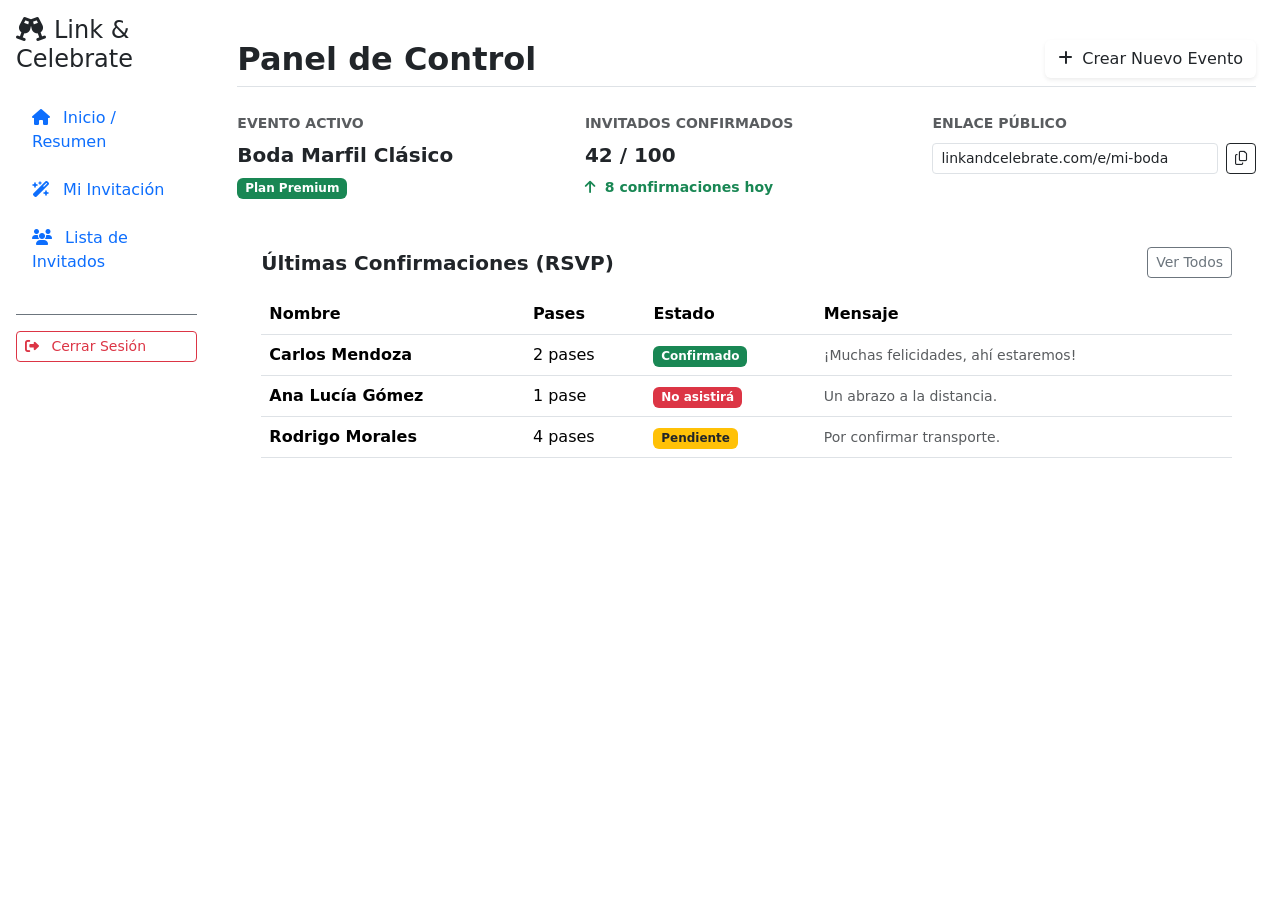
==== backend/src/main/resources/templates/dashboard.html @ 5c07e3cd "feat: se avanzo en el proyecto un 40%" ====
<!DOCTYPE html>
<html xmlns:th="http://www.thymeleaf.org" lang="es">
<head>
    <meta charset="UTF-8">
    <meta name="viewport" content="width=device-width, initial-scale=1.0">
    <title>Mi Panel | Link & Celebrate</title>

    <!-- Bootstrap 5 CSS -->
    <link href="https://cdn.jsdelivr.net/npm/bootstrap@5.3.0/dist/css/bootstrap.min.css" rel="stylesheet">
    <!-- FontAwesome Iconos -->
    <link rel="stylesheet" href="https://cdnjs.cloudflare.com/ajax/libs/font-awesome/6.4.0/css/all.min.css">

    <!-- Estilos del Dashboard -->
    <link rel="stylesheet" th:href="@{/styleDashboard.css(v=1.0)}">
</head>
<body>

<div class="container-fluid">
    <div class="row">

        <!-- BARRA LATERAL (SIDEBAR) -->
        <nav class="col-md-3 col-lg-2 d-md-block sidebar collapse p-3">
            <h4 class="brand-title mb-4">
                <i class="fa-solid fa-champagne-glasses me-2"></i>Link & Celebrate
            </h4>

            <ul class="nav flex-column gap-2">
                <li class="nav-item">
                    <a class="nav-link active" href="#">
                        <i class="fa-solid fa-house me-2"></i> Inicio / Resumen
                    </a>
                </li>
                <li class="nav-item">
                    <a class="nav-link" href="#">
                        <i class="fa-solid fa-wand-magic-sparkles me-2"></i> Mi Invitación
                    </a>
                </li>
                <li class="nav-item">
                    <a class="nav-link" href="#">
                        <i class="fa-solid fa-users me-2"></i> Lista de Invitados
                    </a>
                </li>

                <li class="nav-item mt-4 border-top border-secondary pt-3">
                    <form th:action="@{/logout}" method="post">
                        <button type="submit" class="btn btn-outline-danger w-100 text-start btn-sm">
                            <i class="fa-solid fa-right-from-bracket me-2"></i> Cerrar Sesión
                        </button>
                    </form>
                </li>
            </ul>
        </nav>

        <!-- CONTENIDO PRINCIPAL -->
        <main class="col-md-9 ms-sm-auto col-lg-10 px-md-4 py-4">

            <!-- ENCABEZADO -->
            <div class="d-flex justify-content-between flex-wrap flex-md-nowrap align-items-center pt-3 pb-2 mb-4 border-bottom">
                <h2 class="fw-bold text-dark mb-0">Panel de Control</h2>
                <a th:href="@{/plantillas-catalogo}" class="btn btn-warning-custom shadow-sm">
                    <i class="fa-solid fa-plus me-1"></i> Crear Nuevo Evento
                </a>
            </div>

            <!-- TARJETAS DE ESTADÍSTICAS RÁPIDAS -->
            <div class="row g-4 mb-4">
                <div class="col-md-4">
                    <div class="stat-card">
                        <span class="text-muted small fw-bold">EVENTO ACTIVO</span>
                        <h5 class="fw-bold text-dark my-2">Boda Marfil Clásico</h5>
                        <span class="badge bg-success">Plan Premium</span>
                    </div>
                </div>

                <div class="col-md-4">
                    <div class="stat-card">
                        <span class="text-muted small fw-bold">INVITADOS CONFIRMADOS</span>
                        <h5 class="fw-bold text-dark my-2">42 / 100</h5>
                        <span class="text-success small fw-semibold">
                            <i class="fa-solid fa-arrow-up me-1"></i> 8 confirmaciones hoy
                        </span>
                    </div>
                </div>

                <div class="col-md-4">
                    <div class="stat-card">
                        <span class="text-muted small fw-bold">ENLACE PÚBLICO</span>
                        <div class="d-flex align-items-center mt-2">
                            <input type="text" class="form-control form-control-sm me-2" value="linkandcelebrate.com/e/mi-boda" readonly>
                            <button class="btn btn-sm btn-outline-dark" title="Copiar enlace">
                                <i class="fa-regular fa-copy"></i>
                            </button>
                        </div>
                    </div>
                </div>
            </div>

            <!-- TABLA DE INVITADOS RECIENTES (RSVP) -->
            <div class="card-table p-4">
                <div class="d-flex justify-content-between align-items-center mb-3">
                    <h5 class="fw-bold text-dark m-0">Últimas Confirmaciones (RSVP)</h5>
                    <button class="btn btn-sm btn-outline-secondary">Ver Todos</button>
                </div>

                <div class="table-responsive">
                    <table class="table align-middle mb-0">
                        <thead>
                        <tr>
                            <th>Nombre</th>
                            <th>Pases</th>
                            <th>Estado</th>
                            <th>Mensaje</th>
                        </tr>
                        </thead>
                        <tbody>
                        <tr>
                            <td class="fw-semibold">Carlos Mendoza</td>
                            <td>2 pases</td>
                            <td><span class="badge bg-success">Confirmado</span></td>
                            <td class="text-muted small">¡Muchas felicidades, ahí estaremos!</td>
                        </tr>
                        <tr>
                            <td class="fw-semibold">Ana Lucía Gómez</td>
                            <td>1 pase</td>
                            <td><span class="badge bg-danger">No asistirá</span></td>
                            <td class="text-muted small">Un abrazo a la distancia.</td>
                        </tr>
                        <tr>
                            <td class="fw-semibold">Rodrigo Morales</td>
                            <td>4 pases</td>
                            <td><span class="badge bg-warning text-dark">Pendiente</span></td>
                            <td class="text-muted small">Por confirmar transporte.</td>
                        </tr>
                        </tbody>
                    </table>
                </div>
            </div>

        </main>
    </div>
</div>

<!-- Bootstrap JS Bundle -->
<script src="https://cdn.jsdelivr.net/npm/bootstrap@5.3.0/dist/js/bootstrap.bundle.min.js"></script>

</body>
</html>
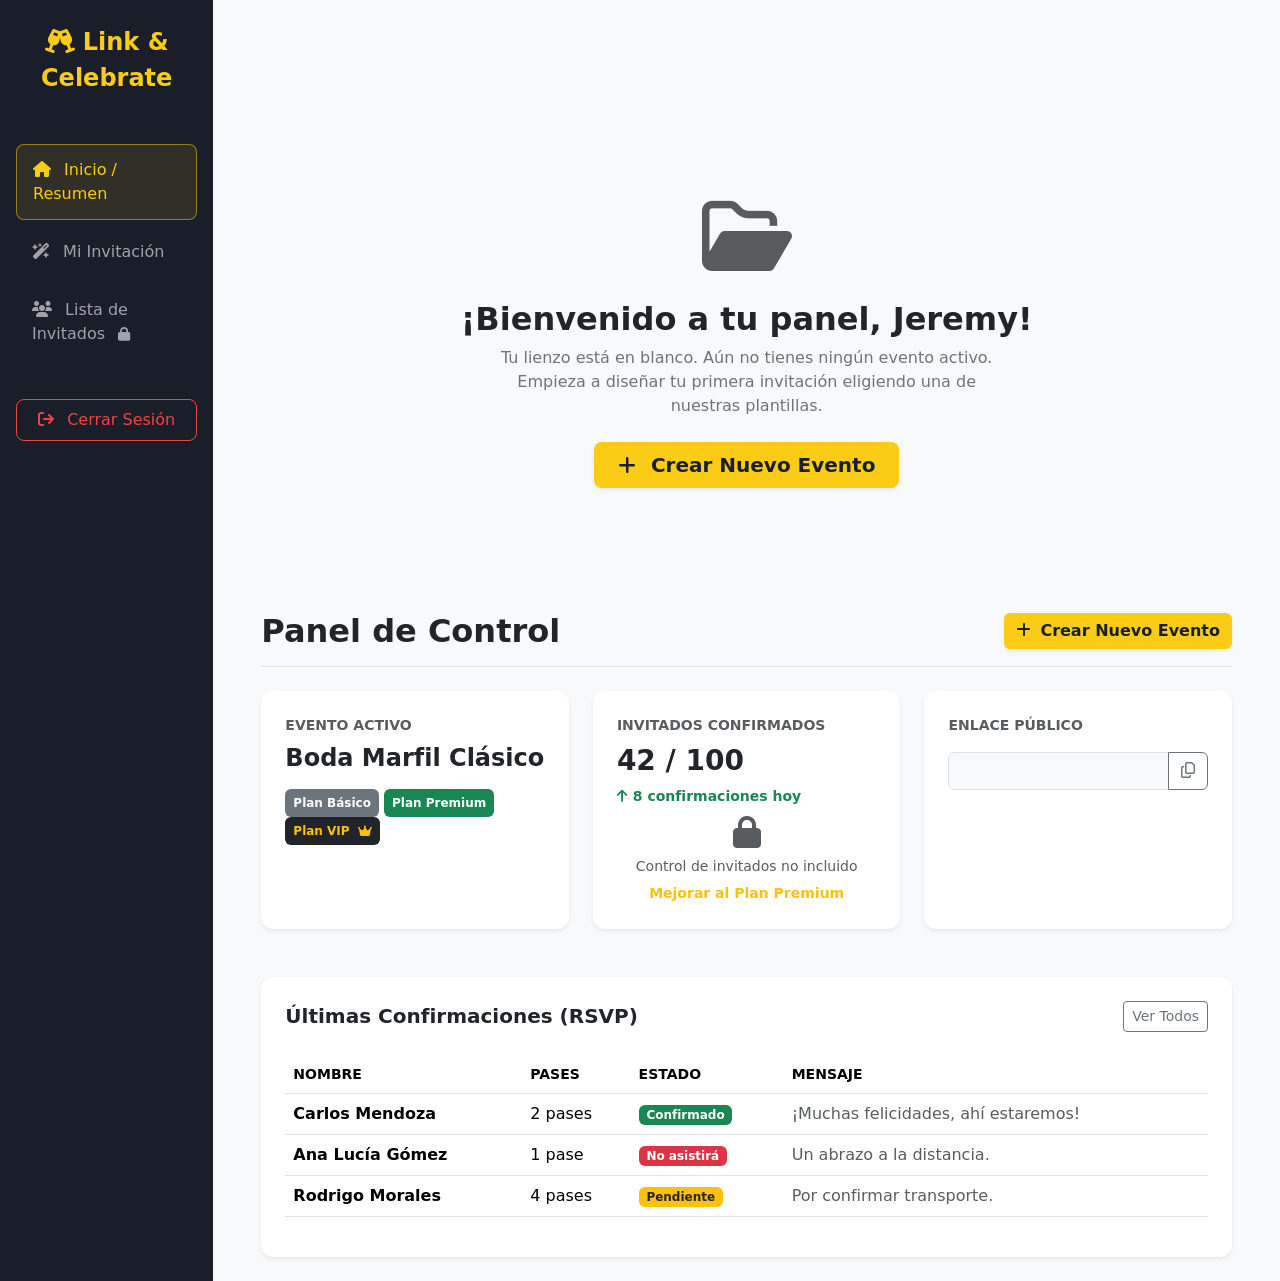
==== commit b9b1ef4c: "feat: se avanzo otro 10%" ====
--- a/backend/src/main/resources/templates/dashboard.html
+++ b/backend/src/main/resources/templates/dashboard.html
@@ -7,141 +7,202 @@
 
     <!-- Bootstrap 5 CSS -->
     <link href="https://cdn.jsdelivr.net/npm/bootstrap@5.3.0/dist/css/bootstrap.min.css" rel="stylesheet">
-    <!-- FontAwesome Iconos -->
     <link rel="stylesheet" href="https://cdnjs.cloudflare.com/ajax/libs/font-awesome/6.4.0/css/all.min.css">
 
-    <!-- Estilos del Dashboard -->
-    <link rel="stylesheet" th:href="@{/styleDashboard.css(v=1.0)}">
+    <!-- Asegúrate de tener tu CSS personalizado en static -->
+    <link rel="stylesheet" th:href="@{/styleDashboard.css}">
+
+    <style>
+        /* Estilos base en caso de que no cargue tu CSS (puedes pasarlos a styleDashboard.css) */
+        body { background-color: #f8f9fa; }
+        .sidebar { background-color: #1a1e29; min-height: 100vh; color: white; }
+        .sidebar-brand { color: #facc15; font-weight: bold; font-size: 1.5rem; text-decoration: none; display: block; padding: 1.5rem 1rem;}
+        .nav-link { color: #a1a1aa; padding: 0.8rem 1rem; border-radius: 8px; margin-bottom: 0.5rem; transition: 0.3s; }
+        .nav-link:hover, .nav-link.active { background-color: rgba(250, 204, 21, 0.1); color: #facc15; border: 1px solid rgba(250, 204, 21, 0.5); }
+        .nav-link.locked { opacity: 0.5; pointer-events: none; }
+        .btn-logout { border: 1px solid #ef4444; color: #ef4444; border-radius: 8px; padding: 0.5rem; text-align: center; text-decoration: none; display: block; margin-top: 2rem;}
+        .btn-logout:hover { background-color: #ef4444; color: white; }
+        .btn-gold { background-color: #facc15; color: #1a1e29; font-weight: bold; border: none; }
+        .btn-gold:hover { background-color: #eab308; color: #1a1e29; }
+        .card { border: none; border-radius: 12px; }
+    </style>
 </head>
 <body>
 
 <div class="container-fluid">
     <div class="row">
 
-        <!-- BARRA LATERAL (SIDEBAR) -->
-        <nav class="col-md-3 col-lg-2 d-md-block sidebar collapse p-3">
-            <h4 class="brand-title mb-4">
-                <i class="fa-solid fa-champagne-glasses me-2"></i>Link & Celebrate
-            </h4>
-
-            <ul class="nav flex-column gap-2">
+        <!-- ========================================== -->
+        <!-- MENÚ LATERAL (SIDEBAR)                     -->
+        <!-- ========================================== -->
+        <nav class="col-md-2 d-none d-md-block sidebar px-3">
+            <a href="/dashboard" class="sidebar-brand text-center">
+                <i class="fa-solid fa-champagne-glasses me-2"></i>Link &<br>Celebrate
+            </a>
+
+            <ul class="nav flex-column mt-4">
                 <li class="nav-item">
-                    <a class="nav-link active" href="#">
+                    <a class="nav-link active" th:href="@{/dashboard}">
                         <i class="fa-solid fa-house me-2"></i> Inicio / Resumen
                     </a>
                 </li>
                 <li class="nav-item">
-                    <a class="nav-link" href="#">
+                    <!-- Si NO hay invitación, desactivamos "Mi Invitación" -->
+                    <a class="nav-link" th:classappend="${invitacion == null} ? 'locked' : ''" th:href="@{/mi-invitacion}">
                         <i class="fa-solid fa-wand-magic-sparkles me-2"></i> Mi Invitación
                     </a>
                 </li>
                 <li class="nav-item">
-                    <a class="nav-link" href="#">
+                    <!-- Lógica de Rol/Plan: Bloqueamos invitados si es Básico o no hay evento -->
+                    <a class="nav-link"
+                       th:classappend="${invitacion == null or invitacion.tipoPaquete == 'basico'} ? 'locked' : ''"
+                       th:href="@{/invitados}">
                         <i class="fa-solid fa-users me-2"></i> Lista de Invitados
-                    </a>
-                </li>
-
-                <li class="nav-item mt-4 border-top border-secondary pt-3">
-                    <form th:action="@{/logout}" method="post">
-                        <button type="submit" class="btn btn-outline-danger w-100 text-start btn-sm">
-                            <i class="fa-solid fa-right-from-bracket me-2"></i> Cerrar Sesión
-                        </button>
-                    </form>
+                        <i th:if="${invitacion != null and invitacion.tipoPaquete == 'basico'}" class="fa-solid fa-lock ms-2 small"></i>
+                    </a>
                 </li>
             </ul>
+
+            <!-- Botón Cerrar Sesión (Conectado a Spring Security) -->
+            <form th:action="@{/logout}" method="post" class="mt-auto pb-4">
+                <button type="submit" class="btn-logout w-100 bg-transparent">
+                    <i class="fa-solid fa-arrow-right-from-bracket me-2"></i> Cerrar Sesión
+                </button>
+            </form>
         </nav>
 
-        <!-- CONTENIDO PRINCIPAL -->
-        <main class="col-md-9 ms-sm-auto col-lg-10 px-md-4 py-4">
-
-            <!-- ENCABEZADO -->
-            <div class="d-flex justify-content-between flex-wrap flex-md-nowrap align-items-center pt-3 pb-2 mb-4 border-bottom">
-                <h2 class="fw-bold text-dark mb-0">Panel de Control</h2>
-                <a th:href="@{/plantillas-catalogo}" class="btn btn-warning-custom shadow-sm">
-                    <i class="fa-solid fa-plus me-1"></i> Crear Nuevo Evento
+        <!-- ========================================== -->
+        <!-- CONTENIDO PRINCIPAL                        -->
+        <!-- ========================================== -->
+        <main class="col-md-10 ms-sm-auto px-md-5 py-4">
+
+            <!-- ESTADO 1: PANEL VACÍO (Usuario Nuevo) -->
+            <div th:if="${invitacion == null}" class="d-flex flex-column align-items-center justify-content-center mt-5" style="min-height: 60vh;">
+                <div class="mb-4 text-muted">
+                    <i class="fa-regular fa-folder-open fa-5x"></i>
+                </div>
+                <h2 class="fw-bold text-dark">¡Bienvenido a tu panel, <span th:text="${usuario.nombre}">Jeremy</span>!</h2>
+                <p class="text-secondary text-center mb-4" style="max-width: 500px;">
+                    Tu lienzo está en blanco. Aún no tienes ningún evento activo. Empieza a diseñar tu primera invitación eligiendo una de nuestras plantillas.
+                </p>
+                <a th:href="@{/plantillas-catalogo}" class="btn btn-gold btn-lg px-4 shadow-sm">
+                    <i class="fa-solid fa-plus me-2"></i> Crear Nuevo Evento
                 </a>
             </div>
 
-            <!-- TARJETAS DE ESTADÍSTICAS RÁPIDAS -->
-            <div class="row g-4 mb-4">
-                <div class="col-md-4">
-                    <div class="stat-card">
-                        <span class="text-muted small fw-bold">EVENTO ACTIVO</span>
-                        <h5 class="fw-bold text-dark my-2">Boda Marfil Clásico</h5>
-                        <span class="badge bg-success">Plan Premium</span>
-                    </div>
-                </div>
-
-                <div class="col-md-4">
-                    <div class="stat-card">
-                        <span class="text-muted small fw-bold">INVITADOS CONFIRMADOS</span>
-                        <h5 class="fw-bold text-dark my-2">42 / 100</h5>
-                        <span class="text-success small fw-semibold">
-                            <i class="fa-solid fa-arrow-up me-1"></i> 8 confirmaciones hoy
-                        </span>
-                    </div>
-                </div>
-
-                <div class="col-md-4">
-                    <div class="stat-card">
-                        <span class="text-muted small fw-bold">ENLACE PÚBLICO</span>
-                        <div class="d-flex align-items-center mt-2">
-                            <input type="text" class="form-control form-control-sm me-2" value="linkandcelebrate.com/e/mi-boda" readonly>
-                            <button class="btn btn-sm btn-outline-dark" title="Copiar enlace">
-                                <i class="fa-regular fa-copy"></i>
-                            </button>
+            <!-- ESTADO 2: PANEL ACTIVO (Usuario con Evento) -->
+            <div th:if="${invitacion != null}">
+
+                <!-- Encabezado -->
+                <div class="d-flex justify-content-between align-items-center mb-4 border-bottom pb-3">
+                    <h2 class="fw-bold m-0 text-dark">Panel de Control</h2>
+                    <a th:href="@{/plantillas-catalogo}" class="btn btn-gold shadow-sm">
+                        <i class="fa-solid fa-plus me-1"></i> Crear Nuevo Evento
+                    </a>
+                </div>
+
+                <!-- Tarjetas de Información -->
+                <div class="row g-4 mb-5">
+
+                    <!-- Tarjeta 1: Evento Activo -->
+                    <div class="col-md-4">
+                        <div class="card p-4 shadow-sm h-100">
+                            <p class="text-muted small mb-2 fw-bold letter-spacing-1">EVENTO ACTIVO</p>
+                            <h4 class="fw-bold text-dark mb-3" th:text="${invitacion.tituloEvento}">Boda Marfil Clásico</h4>
+                            <div>
+                                <!-- Insignias dinámicas según el paquete -->
+                                <span th:if="${invitacion.tipoPaquete == 'basico'}" class="badge bg-secondary p-2">Plan Básico</span>
+                                <span th:if="${invitacion.tipoPaquete == 'premium'}" class="badge bg-success p-2">Plan Premium</span>
+                                <span th:if="${invitacion.tipoPaquete == 'vip'}" class="badge bg-dark p-2 text-warning">Plan VIP <i class="fa-solid fa-crown ms-1"></i></span>
+                            </div>
                         </div>
                     </div>
-                </div>
+
+                    <!-- Tarjeta 2: Invitados Confirmados -->
+                    <div class="col-md-4">
+                        <div class="card p-4 shadow-sm h-100">
+                            <p class="text-muted small mb-2 fw-bold letter-spacing-1">INVITADOS CONFIRMADOS</p>
+
+                            <!-- Visible para Premium y VIP -->
+                            <div th:if="${invitacion.tipoPaquete == 'premium' or invitacion.tipoPaquete == 'vip'}">
+                                <h3 class="fw-bold text-dark m-0">42 / 100</h3>
+                                <small class="text-success fw-bold mt-2 d-inline-block">
+                                    <i class="fa-solid fa-arrow-up"></i> 8 confirmaciones hoy
+                                </small>
+                            </div>
+
+                            <!-- Visible para Básico (Bloqueado) -->
+                            <div th:if="${invitacion.tipoPaquete == 'basico'}" class="text-center mt-2">
+                                <i class="fa-solid fa-lock text-muted mb-2 fa-2x"></i>
+                                <p class="text-muted small mb-1">Control de invitados no incluido</p>
+                                <a href="/mejorar-plan" class="text-warning small text-decoration-none fw-bold">Mejorar al Plan Premium</a>
+                            </div>
+                        </div>
+                    </div>
+
+                    <!-- Tarjeta 3: Enlace Público -->
+                    <div class="col-md-4">
+                        <div class="card p-4 shadow-sm h-100">
+                            <p class="text-muted small mb-2 fw-bold letter-spacing-1">ENLACE PÚBLICO</p>
+                            <div class="input-group mt-2">
+                                <!-- Se asume que el objeto invitacion tiene un campo urlPersonalizada o similar, ajusta el th:value según tu modelo -->
+                                <input type="text" class="form-control bg-light" readonly
+                                       th:value="'linkandcelebrate.com/e/' + ${invitacion.idInvitacion}">
+                                <button class="btn btn-outline-secondary" type="button" title="Copiar enlace">
+                                    <i class="fa-regular fa-copy"></i>
+                                </button>
+                            </div>
+                        </div>
+                    </div>
+                </div>
+
+                <!-- Tabla de Confirmaciones (Solo visible para planes superiores) -->
+                <div class="card p-4 shadow-sm" th:if="${invitacion.tipoPaquete == 'premium' or invitacion.tipoPaquete == 'vip'}">
+                    <div class="d-flex justify-content-between align-items-center mb-4">
+                        <h5 class="fw-bold m-0">Últimas Confirmaciones (RSVP)</h5>
+                        <a th:href="@{/invitados}" class="btn btn-outline-secondary btn-sm">Ver Todos</a>
+                    </div>
+
+                    <div class="table-responsive">
+                        <table class="table align-middle">
+                            <thead class="text-muted small letter-spacing-1">
+                            <tr>
+                                <th>NOMBRE</th>
+                                <th>PASES</th>
+                                <th>ESTADO</th>
+                                <th>MENSAJE</th>
+                            </tr>
+                            </thead>
+                            <tbody>
+                            <!-- Aquí podrías iterar con th:each="invitado : ${listaInvitados}" -->
+                            <tr>
+                                <td class="fw-bold">Carlos Mendoza</td>
+                                <td>2 pases</td>
+                                <td><span class="badge bg-success">Confirmado</span></td>
+                                <td class="text-muted">¡Muchas felicidades, ahí estaremos!</td>
+                            </tr>
+                            <tr>
+                                <td class="fw-bold">Ana Lucía Gómez</td>
+                                <td>1 pase</td>
+                                <td><span class="badge bg-danger">No asistirá</span></td>
+                                <td class="text-muted">Un abrazo a la distancia.</td>
+                            </tr>
+                            <tr>
+                                <td class="fw-bold">Rodrigo Morales</td>
+                                <td>4 pases</td>
+                                <td><span class="badge bg-warning text-dark">Pendiente</span></td>
+                                <td class="text-muted">Por confirmar transporte.</td>
+                            </tr>
+                            </tbody>
+                        </table>
+                    </div>
+                </div>
+
             </div>
-
-            <!-- TABLA DE INVITADOS RECIENTES (RSVP) -->
-            <div class="card-table p-4">
-                <div class="d-flex justify-content-between align-items-center mb-3">
-                    <h5 class="fw-bold text-dark m-0">Últimas Confirmaciones (RSVP)</h5>
-                    <button class="btn btn-sm btn-outline-secondary">Ver Todos</button>
-                </div>
-
-                <div class="table-responsive">
-                    <table class="table align-middle mb-0">
-                        <thead>
-                        <tr>
-                            <th>Nombre</th>
-                            <th>Pases</th>
-                            <th>Estado</th>
-                            <th>Mensaje</th>
-                        </tr>
-                        </thead>
-                        <tbody>
-                        <tr>
-                            <td class="fw-semibold">Carlos Mendoza</td>
-                            <td>2 pases</td>
-                            <td><span class="badge bg-success">Confirmado</span></td>
-                            <td class="text-muted small">¡Muchas felicidades, ahí estaremos!</td>
-                        </tr>
-                        <tr>
-                            <td class="fw-semibold">Ana Lucía Gómez</td>
-                            <td>1 pase</td>
-                            <td><span class="badge bg-danger">No asistirá</span></td>
-                            <td class="text-muted small">Un abrazo a la distancia.</td>
-                        </tr>
-                        <tr>
-                            <td class="fw-semibold">Rodrigo Morales</td>
-                            <td>4 pases</td>
-                            <td><span class="badge bg-warning text-dark">Pendiente</span></td>
-                            <td class="text-muted small">Por confirmar transporte.</td>
-                        </tr>
-                        </tbody>
-                    </table>
-                </div>
-            </div>
-
         </main>
     </div>
 </div>
 
-<!-- Bootstrap JS Bundle -->
 <script src="https://cdn.jsdelivr.net/npm/bootstrap@5.3.0/dist/js/bootstrap.bundle.min.js"></script>
-
 </body>
 </html>
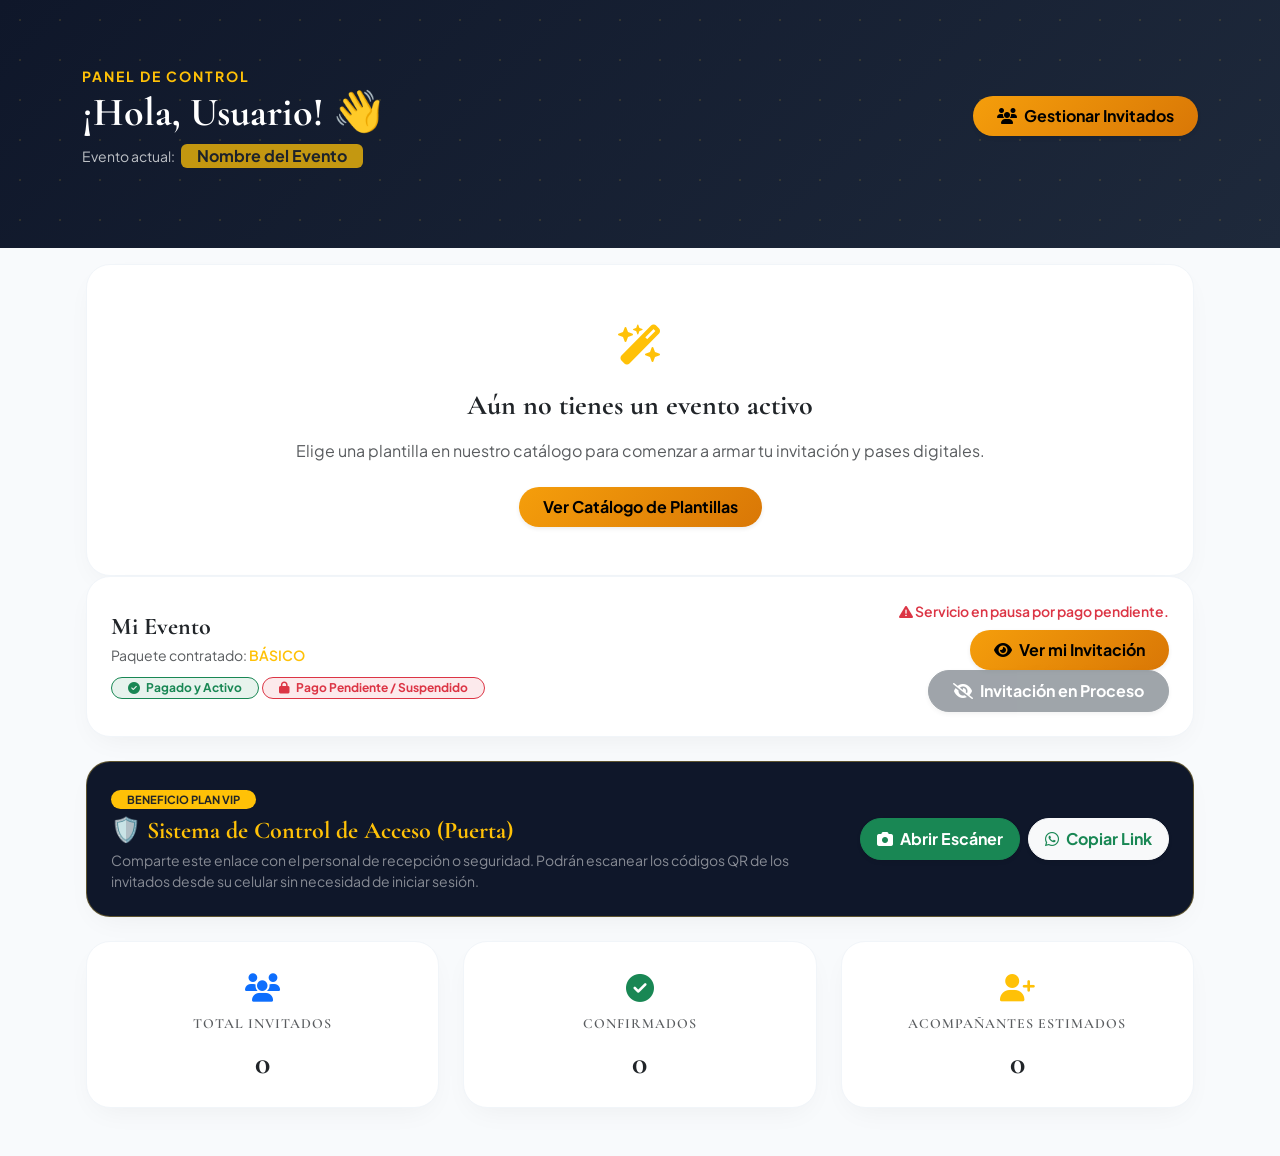
==== commit b5784787: "Actualización de base de datos y diseño" ====
--- a/backend/src/main/resources/templates/dashboard.html
+++ b/backend/src/main/resources/templates/dashboard.html
@@ -3,205 +3,268 @@
 <head>
     <meta charset="UTF-8">
     <meta name="viewport" content="width=device-width, initial-scale=1.0">
-    <title>Mi Panel | Link & Celebrate</title>
-
+    <title>Mi Dashboard | Link & Celebrate</title>
+
+    <!-- Fuentes Google -->
+    <link href="https://fonts.googleapis.com/css2?family=Cormorant+Garamond:wght@600;700&family=Plus+Jakarta+Sans:wght@400;500;600;700&display=swap" rel="stylesheet">
     <!-- Bootstrap 5 CSS -->
     <link href="https://cdn.jsdelivr.net/npm/bootstrap@5.3.0/dist/css/bootstrap.min.css" rel="stylesheet">
+    <!-- FontAwesome Iconos -->
     <link rel="stylesheet" href="https://cdnjs.cloudflare.com/ajax/libs/font-awesome/6.4.0/css/all.min.css">
 
-    <!-- Asegúrate de tener tu CSS personalizado en static -->
-    <link rel="stylesheet" th:href="@{/styleDashboard.css}">
-
     <style>
-        /* Estilos base en caso de que no cargue tu CSS (puedes pasarlos a styleDashboard.css) */
-        body { background-color: #f8f9fa; }
-        .sidebar { background-color: #1a1e29; min-height: 100vh; color: white; }
-        .sidebar-brand { color: #facc15; font-weight: bold; font-size: 1.5rem; text-decoration: none; display: block; padding: 1.5rem 1rem;}
-        .nav-link { color: #a1a1aa; padding: 0.8rem 1rem; border-radius: 8px; margin-bottom: 0.5rem; transition: 0.3s; }
-        .nav-link:hover, .nav-link.active { background-color: rgba(250, 204, 21, 0.1); color: #facc15; border: 1px solid rgba(250, 204, 21, 0.5); }
-        .nav-link.locked { opacity: 0.5; pointer-events: none; }
-        .btn-logout { border: 1px solid #ef4444; color: #ef4444; border-radius: 8px; padding: 0.5rem; text-align: center; text-decoration: none; display: block; margin-top: 2rem;}
-        .btn-logout:hover { background-color: #ef4444; color: white; }
-        .btn-gold { background-color: #facc15; color: #1a1e29; font-weight: bold; border: none; }
-        .btn-gold:hover { background-color: #eab308; color: #1a1e29; }
-        .card { border: none; border-radius: 12px; }
+        :root {
+            --bg-body: #f8fafc;
+            --primary-dark: #0f172a;
+            --accent-gold: #d4af37;
+            --text-dark: #1e293b;
+            --text-muted: #64748b;
+            --card-radius: 24px;
+        }
+
+        body {
+            background-color: var(--bg-body);
+            font-family: 'Plus Jakarta Sans', sans-serif;
+            color: var(--text-dark);
+            overflow-x: hidden;
+        }
+
+        h1, h2, h3, h4, h5, h6 {
+            font-family: 'Cormorant Garamond', serif;
+        }
+
+        /* HERO HEADER DASHBOARD */
+        .dashboard-hero {
+            background: linear-gradient(135deg, var(--primary-dark) 0%, #1e293b 100%);
+            padding: 4rem 0 5rem 0;
+            color: #ffffff;
+            position: relative;
+            overflow: hidden;
+            margin-bottom: -3rem;
+        }
+
+        .dashboard-hero::before {
+            content: '';
+            position: absolute;
+            top: 0; left: 0; width: 100%; height: 100%;
+            background-image: radial-gradient(rgba(212, 175, 55, 0.15) 1px, transparent 1px);
+            background-size: 40px 40px;
+            z-index: 1;
+        }
+
+        .dashboard-hero .container {
+            position: relative;
+            z-index: 2;
+        }
+
+        /* TARJETAS PERSONALIZADAS */
+        .card-custom {
+            background: #ffffff;
+            border: 1px solid #f1f5f9;
+            border-radius: var(--card-radius);
+            box-shadow: 0 10px 30px -10px rgba(0,0,0,0.06);
+            transition: all 0.4s cubic-bezier(0.16, 1, 0.3, 1);
+            overflow: hidden;
+        }
+
+        .card-custom:hover {
+            transform: translateY(-5px);
+            box-shadow: 0 20px 40px -15px rgba(0,0,0,0.1);
+            border-color: #e2e8f0;
+        }
+
+        /* BOTONES DE ACCIÓN */
+        .btn-gold {
+            background: linear-gradient(135deg, #f59e0b 0%, #d97706 100%);
+            color: #000;
+            font-weight: 700;
+            border: none;
+            transition: all 0.3s ease;
+            box-shadow: 0 4px 15px rgba(212, 175, 55, 0.25);
+        }
+
+        .btn-gold:hover {
+            background: #d97706;
+            color: #000;
+            transform: translateY(-2px);
+            box-shadow: 0 6px 20px rgba(212, 175, 55, 0.35);
+        }
+
+        .btn-dark-custom {
+            background: var(--primary-dark);
+            color: #ffffff;
+            font-weight: 600;
+            border: none;
+            transition: all 0.3s ease;
+        }
+
+        .btn-dark-custom:hover {
+            background: var(--accent-gold);
+            color: #ffffff;
+            transform: translateY(-2px);
+        }
     </style>
 </head>
 <body>
 
-<div class="container-fluid">
-    <div class="row">
-
-        <!-- ========================================== -->
-        <!-- MENÚ LATERAL (SIDEBAR)                     -->
-        <!-- ========================================== -->
-        <nav class="col-md-2 d-none d-md-block sidebar px-3">
-            <a href="/dashboard" class="sidebar-brand text-center">
-                <i class="fa-solid fa-champagne-glasses me-2"></i>Link &<br>Celebrate
+<!-- NAVBAR PRINCIPAL -->
+<div th:replace="~{navbar :: menu_superior}"></div>
+
+<!-- HERO HEADER DASHBOARD -->
+<section class="dashboard-hero">
+    <div class="container">
+        <div class="d-flex flex-column flex-md-row justify-content-between align-items-start align-items-md-center gap-3">
+            <div>
+                <span class="text-uppercase text-warning fw-bold small tracking-widest" style="letter-spacing: 2px;">Panel de Control</span>
+                <h2 class="fw-bold text-white m-0 display-6">¡Hola, <span th:text="${usuario.nombre}">Usuario</span>! 👋</h2>
+                <p class="text-light opacity-75 small m-0 mt-2">
+                    Evento actual:
+                    <span class="badge bg-warning text-dark px-3 py-1 fw-bold fs-6 ms-1"
+                          th:text="${invitacion != null ? invitacion.tituloEvento : 'Sin evento activo'}">Nombre del Evento</span>
+                </p>
+            </div>
+            <div>
+                <a th:href="@{/invitados}" class="btn btn-gold px-4 py-2 rounded-pill shadow-sm">
+                    <i class="fa-solid fa-users me-1"></i> Gestionar Invitados
+                </a>
+            </div>
+        </div>
+    </div>
+</section>
+
+<div class="container py-5 px-3 position-relative z-3" style="margin-top: 1rem;">
+
+    <!-- SI NO TIENE INVITACIÓN -->
+    <div th:if="${invitacion == null}" class="card card-custom p-5 text-center">
+        <div class="text-warning mb-3 fs-1"><i class="fa-solid fa-wand-magic-sparkles"></i></div>
+        <h3 class="fw-bold text-dark mb-3">Aún no tienes un evento activo</h3>
+        <p class="text-muted mb-4">Elige una plantilla en nuestro catálogo para comenzar a armar tu invitación y pases digitales.</p>
+        <div>
+            <a th:href="@{/plantillas-catalogo}" class="btn btn-gold px-4 py-2 rounded-pill shadow-sm">
+                Ver Catálogo de Plantillas
             </a>
-
-            <ul class="nav flex-column mt-4">
-                <li class="nav-item">
-                    <a class="nav-link active" th:href="@{/dashboard}">
-                        <i class="fa-solid fa-house me-2"></i> Inicio / Resumen
+        </div>
+    </div>
+
+    <!-- SI SÍ TIENE INVITACIÓN -->
+    <div th:if="${invitacion != null}">
+
+        <!-- SECCIÓN DE ESTADO DE PAGO Y VISTA DE INVITACIÓN -->
+        <div class="card card-custom p-4 mb-4">
+            <div class="row align-items-center">
+                <div class="col-md-8 mb-3 mb-md-0">
+                    <h4 class="fw-bold text-dark mb-1" th:text="${invitacion.tituloEvento}">Mi Evento</h4>
+                    <p class="text-muted small mb-2">Paquete contratado: <span class="text-uppercase fw-semibold text-warning" th:text="${invitacion.tipoPaquete}">Básico</span></p>
+
+                    <!-- Estado de Pago -->
+                    <span th:if="${invitacion.estadoPago == 'Pagado'}" class="badge bg-success bg-opacity-10 text-success border border-success px-3 py-1 rounded-pill">
+                        <i class="fa-solid fa-check-circle me-1"></i> Pagado y Activo
+                    </span>
+                    <span th:if="${invitacion.estadoPago != 'Pagado'}" class="badge bg-danger bg-opacity-10 text-danger border border-danger px-3 py-1 rounded-pill">
+                        <i class="fa-solid fa-lock me-1"></i> Pago Pendiente / Suspendido
+                    </span>
+                </div>
+
+                <div class="col-md-4 text-md-end">
+                    <!-- Alerta roja si no ha pagado -->
+                    <div th:if="${invitacion.estadoPago != 'Pagado'}" class="text-danger small mb-2 fw-semibold">
+                        <i class="fa-solid fa-triangle-exclamation"></i> Servicio en pausa por pago pendiente.
+                    </div>
+
+                    <!-- Botón activo (Si pagó y ya subiste el link) -->
+                    <a th:if="${invitacion.estadoPago == 'Pagado' and invitacion.slugUrl != null and invitacion.slugUrl != ''}"
+                       th:href="${invitacion.slugUrl}"
+                       target="_blank" class="btn btn-gold px-4 py-2 rounded-pill shadow-sm">
+                        <i class="fa-solid fa-eye me-1"></i> Ver mi Invitación
                     </a>
-                </li>
-                <li class="nav-item">
-                    <!-- Si NO hay invitación, desactivamos "Mi Invitación" -->
-                    <a class="nav-link" th:classappend="${invitacion == null} ? 'locked' : ''" th:href="@{/mi-invitacion}">
-                        <i class="fa-solid fa-wand-magic-sparkles me-2"></i> Mi Invitación
-                    </a>
-                </li>
-                <li class="nav-item">
-                    <!-- Lógica de Rol/Plan: Bloqueamos invitados si es Básico o no hay evento -->
-                    <a class="nav-link"
-                       th:classappend="${invitacion == null or invitacion.tipoPaquete == 'basico'} ? 'locked' : ''"
-                       th:href="@{/invitados}">
-                        <i class="fa-solid fa-users me-2"></i> Lista de Invitados
-                        <i th:if="${invitacion != null and invitacion.tipoPaquete == 'basico'}" class="fa-solid fa-lock ms-2 small"></i>
-                    </a>
-                </li>
-            </ul>
-
-            <!-- Botón Cerrar Sesión (Conectado a Spring Security) -->
-            <form th:action="@{/logout}" method="post" class="mt-auto pb-4">
-                <button type="submit" class="btn-logout w-100 bg-transparent">
-                    <i class="fa-solid fa-arrow-right-from-bracket me-2"></i> Cerrar Sesión
-                </button>
-            </form>
-        </nav>
-
-        <!-- ========================================== -->
-        <!-- CONTENIDO PRINCIPAL                        -->
-        <!-- ========================================== -->
-        <main class="col-md-10 ms-sm-auto px-md-5 py-4">
-
-            <!-- ESTADO 1: PANEL VACÍO (Usuario Nuevo) -->
-            <div th:if="${invitacion == null}" class="d-flex flex-column align-items-center justify-content-center mt-5" style="min-height: 60vh;">
-                <div class="mb-4 text-muted">
-                    <i class="fa-regular fa-folder-open fa-5x"></i>
-                </div>
-                <h2 class="fw-bold text-dark">¡Bienvenido a tu panel, <span th:text="${usuario.nombre}">Jeremy</span>!</h2>
-                <p class="text-secondary text-center mb-4" style="max-width: 500px;">
-                    Tu lienzo está en blanco. Aún no tienes ningún evento activo. Empieza a diseñar tu primera invitación eligiendo una de nuestras plantillas.
-                </p>
-                <a th:href="@{/plantillas-catalogo}" class="btn btn-gold btn-lg px-4 shadow-sm">
-                    <i class="fa-solid fa-plus me-2"></i> Crear Nuevo Evento
-                </a>
-            </div>
-
-            <!-- ESTADO 2: PANEL ACTIVO (Usuario con Evento) -->
-            <div th:if="${invitacion != null}">
-
-                <!-- Encabezado -->
-                <div class="d-flex justify-content-between align-items-center mb-4 border-bottom pb-3">
-                    <h2 class="fw-bold m-0 text-dark">Panel de Control</h2>
-                    <a th:href="@{/plantillas-catalogo}" class="btn btn-gold shadow-sm">
-                        <i class="fa-solid fa-plus me-1"></i> Crear Nuevo Evento
-                    </a>
-                </div>
-
-                <!-- Tarjetas de Información -->
-                <div class="row g-4 mb-5">
-
-                    <!-- Tarjeta 1: Evento Activo -->
-                    <div class="col-md-4">
-                        <div class="card p-4 shadow-sm h-100">
-                            <p class="text-muted small mb-2 fw-bold letter-spacing-1">EVENTO ACTIVO</p>
-                            <h4 class="fw-bold text-dark mb-3" th:text="${invitacion.tituloEvento}">Boda Marfil Clásico</h4>
-                            <div>
-                                <!-- Insignias dinámicas según el paquete -->
-                                <span th:if="${invitacion.tipoPaquete == 'basico'}" class="badge bg-secondary p-2">Plan Básico</span>
-                                <span th:if="${invitacion.tipoPaquete == 'premium'}" class="badge bg-success p-2">Plan Premium</span>
-                                <span th:if="${invitacion.tipoPaquete == 'vip'}" class="badge bg-dark p-2 text-warning">Plan VIP <i class="fa-solid fa-crown ms-1"></i></span>
-                            </div>
-                        </div>
+
+                    <!-- Botón deshabilitado (Si falta pago o tú aún estás diseñando la página) -->
+                    <button th:if="${invitacion.estadoPago != 'Pagado' or invitacion.slugUrl == null or invitacion.slugUrl == ''}"
+                            disabled class="btn btn-secondary fw-bold px-4 py-2 rounded-pill shadow-sm">
+                        <i class="fa-solid fa-eye-slash me-1"></i> Invitación en Proceso
+                    </button>
+                </div>
+            </div>
+        </div>
+
+        <!-- ================================================================= -->
+        <!-- MÓDULO EXCLUSIVO PLAN VIP (CONTROL DE ACCESO / ESCÁNER) - BLINDADO -->
+        <!-- ================================================================= -->
+        <div th:if="${invitacion.tipoPaquete != null and invitacion.tipoPaquete.toUpperCase() == 'VIP'}" class="card card-custom p-4 mb-4 text-white" style="background: linear-gradient(135deg, #0f172a 100%, #1e293b 0%); border: 1px solid rgba(212, 175, 55, 0.4);">
+            <div class="row align-items-center">
+                <div class="col-md-8 mb-3 mb-md-0">
+                    <span class="badge bg-warning text-dark px-3 py-1 rounded-pill fw-bold mb-2 text-uppercase" style="font-size: 0.7rem;">Beneficio Plan VIP</span>
+                    <h4 class="fw-bold mb-1 text-warning">🛡️ Sistema de Control de Acceso (Puerta)</h4>
+                    <p class="small text-white-50 m-0">
+                        Comparte este enlace con el personal de recepción o seguridad. Podrán escanear los códigos QR de los invitados desde su celular sin necesidad de iniciar sesión.
+                    </p>
+                </div>
+                <div class="col-md-4 text-md-end">
+                    <div class="d-grid gap-2 d-md-flex justify-content-md-end">
+                        <!-- Abrir Escáner -->
+                        <a href="/escaner" target="_blank" class="btn btn-success fw-bold px-3 py-2 rounded-pill shadow-sm text-nowrap">
+                            <i class="fa-solid fa-camera me-1"></i> Abrir Escáner
+                        </a>
+                        <!-- Copiar Link sin Alertas Feas -->
+                        <button id="btnCopiar" onclick="copiarEnlaceEscaner()" class="btn btn-light text-success fw-bold px-3 py-2 rounded-pill shadow-sm text-nowrap">
+                            <i class="fa-brands fa-whatsapp me-1"></i> Copiar Link
+                        </button>
                     </div>
-
-                    <!-- Tarjeta 2: Invitados Confirmados -->
-                    <div class="col-md-4">
-                        <div class="card p-4 shadow-sm h-100">
-                            <p class="text-muted small mb-2 fw-bold letter-spacing-1">INVITADOS CONFIRMADOS</p>
-
-                            <!-- Visible para Premium y VIP -->
-                            <div th:if="${invitacion.tipoPaquete == 'premium' or invitacion.tipoPaquete == 'vip'}">
-                                <h3 class="fw-bold text-dark m-0">42 / 100</h3>
-                                <small class="text-success fw-bold mt-2 d-inline-block">
-                                    <i class="fa-solid fa-arrow-up"></i> 8 confirmaciones hoy
-                                </small>
-                            </div>
-
-                            <!-- Visible para Básico (Bloqueado) -->
-                            <div th:if="${invitacion.tipoPaquete == 'basico'}" class="text-center mt-2">
-                                <i class="fa-solid fa-lock text-muted mb-2 fa-2x"></i>
-                                <p class="text-muted small mb-1">Control de invitados no incluido</p>
-                                <a href="/mejorar-plan" class="text-warning small text-decoration-none fw-bold">Mejorar al Plan Premium</a>
-                            </div>
-                        </div>
-                    </div>
-
-                    <!-- Tarjeta 3: Enlace Público -->
-                    <div class="col-md-4">
-                        <div class="card p-4 shadow-sm h-100">
-                            <p class="text-muted small mb-2 fw-bold letter-spacing-1">ENLACE PÚBLICO</p>
-                            <div class="input-group mt-2">
-                                <!-- Se asume que el objeto invitacion tiene un campo urlPersonalizada o similar, ajusta el th:value según tu modelo -->
-                                <input type="text" class="form-control bg-light" readonly
-                                       th:value="'linkandcelebrate.com/e/' + ${invitacion.idInvitacion}">
-                                <button class="btn btn-outline-secondary" type="button" title="Copiar enlace">
-                                    <i class="fa-regular fa-copy"></i>
-                                </button>
-                            </div>
-                        </div>
-                    </div>
-                </div>
-
-                <!-- Tabla de Confirmaciones (Solo visible para planes superiores) -->
-                <div class="card p-4 shadow-sm" th:if="${invitacion.tipoPaquete == 'premium' or invitacion.tipoPaquete == 'vip'}">
-                    <div class="d-flex justify-content-between align-items-center mb-4">
-                        <h5 class="fw-bold m-0">Últimas Confirmaciones (RSVP)</h5>
-                        <a th:href="@{/invitados}" class="btn btn-outline-secondary btn-sm">Ver Todos</a>
-                    </div>
-
-                    <div class="table-responsive">
-                        <table class="table align-middle">
-                            <thead class="text-muted small letter-spacing-1">
-                            <tr>
-                                <th>NOMBRE</th>
-                                <th>PASES</th>
-                                <th>ESTADO</th>
-                                <th>MENSAJE</th>
-                            </tr>
-                            </thead>
-                            <tbody>
-                            <!-- Aquí podrías iterar con th:each="invitado : ${listaInvitados}" -->
-                            <tr>
-                                <td class="fw-bold">Carlos Mendoza</td>
-                                <td>2 pases</td>
-                                <td><span class="badge bg-success">Confirmado</span></td>
-                                <td class="text-muted">¡Muchas felicidades, ahí estaremos!</td>
-                            </tr>
-                            <tr>
-                                <td class="fw-bold">Ana Lucía Gómez</td>
-                                <td>1 pase</td>
-                                <td><span class="badge bg-danger">No asistirá</span></td>
-                                <td class="text-muted">Un abrazo a la distancia.</td>
-                            </tr>
-                            <tr>
-                                <td class="fw-bold">Rodrigo Morales</td>
-                                <td>4 pases</td>
-                                <td><span class="badge bg-warning text-dark">Pendiente</span></td>
-                                <td class="text-muted">Por confirmar transporte.</td>
-                            </tr>
-                            </tbody>
-                        </table>
-                    </div>
-                </div>
-
-            </div>
-        </main>
+                </div>
+            </div>
+        </div>
+
+        <!-- TARJETAS DE ESTADÍSTICAS -->
+        <div class="row g-4">
+            <div class="col-12 col-md-4">
+                <div class="card card-custom p-4 text-center">
+                    <div class="text-primary mb-2 fs-3"><i class="fa-solid fa-users"></i></div>
+                    <h6 class="text-muted small fw-semibold text-uppercase" style="letter-spacing: 1px;">Total Invitados</h6>
+                    <h2 class="fw-bold text-dark m-0 mt-1" th:text="${totalInvitados}">0</h2>
+                </div>
+            </div>
+            <div class="col-12 col-md-4">
+                <div class="card card-custom p-4 text-center">
+                    <div class="text-success mb-2 fs-3"><i class="fa-solid fa-circle-check"></i></div>
+                    <h6 class="text-muted small fw-semibold text-uppercase" style="letter-spacing: 1px;">Confirmados</h6>
+                    <h2 class="fw-bold text-dark m-0 mt-1" th:text="${confirmados}">0</h2>
+                </div>
+            </div>
+            <div class="col-12 col-md-4">
+                <div class="card card-custom p-4 text-center">
+                    <div class="text-warning mb-2 fs-3"><i class="fa-solid fa-user-plus"></i></div>
+                    <h6 class="text-muted small fw-semibold text-uppercase" style="letter-spacing: 1px;">Acompañantes Estimados</h6>
+                    <h2 class="fw-bold text-dark m-0 mt-1" th:text="${totalAcompanantes}">0</h2>
+                </div>
+            </div>
+        </div>
+
     </div>
+
 </div>
+
+<!-- SCRIPT MODERNO SIN ALERTAS -->
+<script>
+    function copiarEnlaceEscaner() {
+        const urlEscaner = window.location.origin + "/escaner";
+        const btn = document.getElementById('btnCopiar');
+
+        navigator.clipboard.writeText(urlEscaner).then(() => {
+            const originalHTML = btn.innerHTML;
+            btn.innerHTML = '<i class="fa-solid fa-check me-1"></i> ¡Copiado!';
+            btn.classList.remove('btn-light', 'text-success');
+            btn.classList.add('btn-success');
+
+            setTimeout(() => {
+                btn.innerHTML = originalHTML;
+                btn.classList.remove('btn-success');
+                btn.classList.add('btn-light', 'text-success');
+            }, 2500);
+        }).catch(err => {
+            console.error("Error al copiar: ", err);
+        });
+    }
+</script>
 
 <script src="https://cdn.jsdelivr.net/npm/bootstrap@5.3.0/dist/js/bootstrap.bundle.min.js"></script>
 </body>
